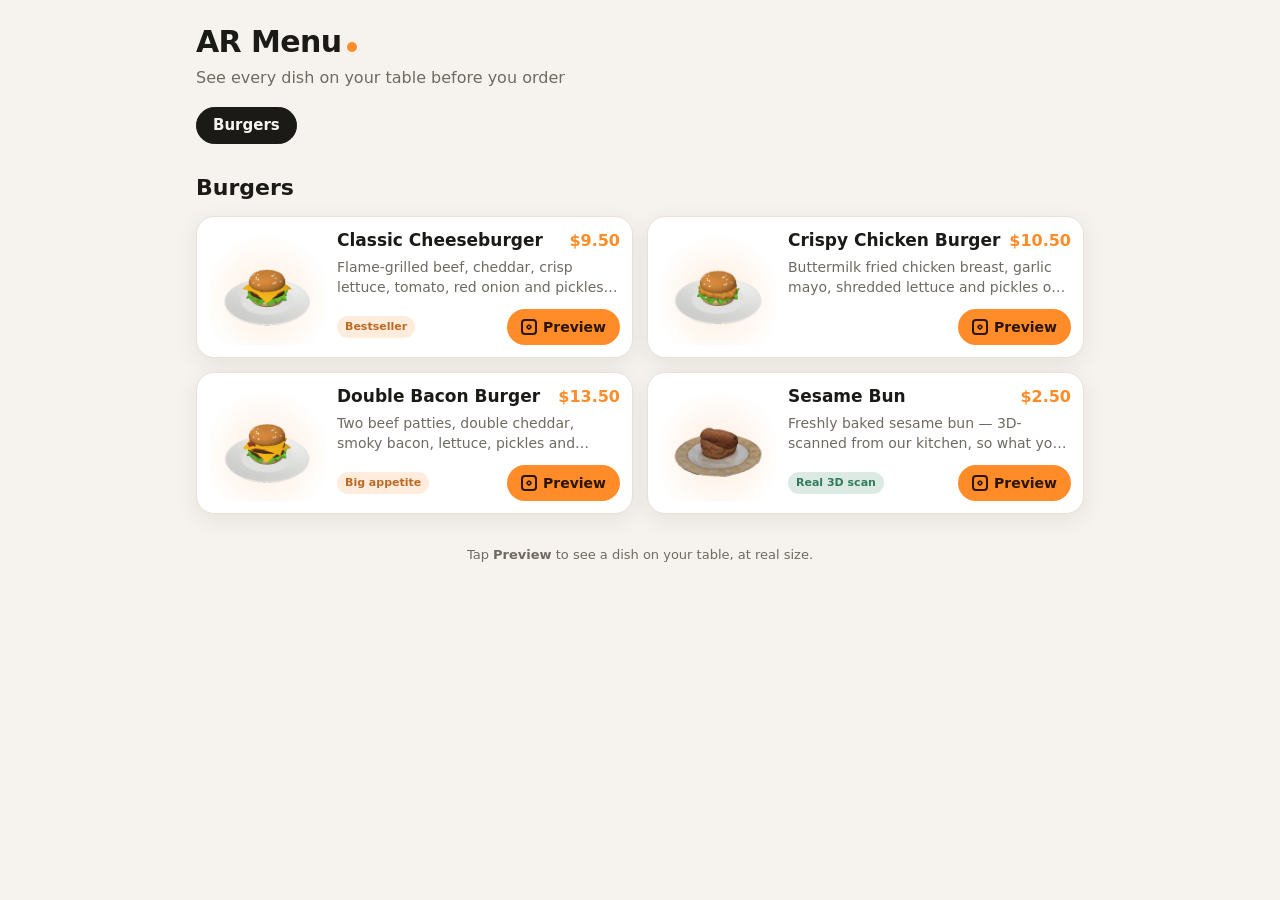
==== index.html @ 2174fd3f "AR burger menu website Menu with 3D previews and AR placement at real size using model-viewer: class" ====
<!doctype html>
<html lang="en">
<head>
  <meta charset="utf-8">
  <meta name="viewport" content="width=device-width, initial-scale=1, viewport-fit=cover">
  <meta name="theme-color" content="#121216">
  <title>AR Menu</title>
  <meta name="description" content="Browse the menu and see each dish on your table in augmented reality.">
  <link rel="stylesheet" href="css/style.css">
  <script type="module" src="vendor/model-viewer.min.js"></script>
  <script type="module" src="js/app.js"></script>
</head>
<body>
  <header class="top">
    <div class="brand">
      <h1 id="restaurant-name">AR Menu</h1>
      <p id="restaurant-tagline"></p>
    </div>
  </header>

  <nav class="tabs" id="tabs" aria-label="Menu categories"></nav>

  <main id="menu" class="menu"></main>

  <footer class="foot">Tap <strong>Preview</strong> to see a dish on your table, at real size.</footer>

  <!-- Dish preview: 3D view + "View on your table" (AR) -->
  <dialog id="preview" class="sheet" aria-labelledby="preview-name">
    <div class="sheet-inner">
      <button class="close" id="preview-close" aria-label="Close">✕</button>

      <model-viewer id="viewer"
        camera-controls
        touch-action="pan-y"
        auto-rotate
        auto-rotate-delay="1500"
        rotation-per-second="20deg"
        shadow-intensity="1"
        shadow-softness="0.8"
        exposure="1.05"
        environment-image="neutral"
        camera-orbit="0deg 65deg auto"
        ar
        ar-modes="webxr scene-viewer quick-look"
        ar-scale="fixed"
        ar-placement="floor"
        interaction-prompt="none"
        loading="eager"
        reveal="auto">
        <div class="progress" slot="progress-bar"><span></span></div>
        <button slot="ar-button" class="ar-button" id="ar-button">
          <span class="ar-icon" aria-hidden="true"></span> View on your table
        </button>
      </model-viewer>

      <!-- Shown instead of the 3D view when the browser can't do 3D (WebGL off) -->
      <img id="fallback-image" class="fallback-image" alt="" hidden>

      <div class="sheet-info">
        <div class="sheet-title">
          <h2 id="preview-name"></h2>
          <span class="price" id="preview-price"></span>
        </div>
        <p id="preview-desc"></p>
        <p class="meta" id="preview-size"></p>
        <p class="no-ar" id="no-ar" hidden>
          AR needs a phone camera: open this page on your phone (Android with Google Play Services for AR, or iPhone)
          and tap <strong>View on your table</strong>.
        </p>
        <p class="no-ar" id="no-3d" hidden>
          This browser can't show 3D (WebGL is turned off). Open the menu in Chrome or Safari on your phone to see the dish in 3D and AR.
        </p>
        <p class="ar-tip" id="ar-tip" hidden>
          Point your phone at the table and move it slowly until the dish appears. It's shown at real size.
        </p>
      </div>
    </div>
  </dialog>
</body>
</html>
---- css/style.css ----
:root {
  --bg: #f6f3ee;
  --surface: #ffffff;
  --ink: #1c1a17;
  --muted: #6f6a62;
  --line: #e7e1d7;
  --accent: #ff8c29;
  --accent-ink: #2a1500;
  --scan: #2f7d5b;
  --radius: 18px;
  --shadow: 0 6px 22px rgba(40, 28, 10, 0.08);
  color-scheme: light;
}

@media (prefers-color-scheme: dark) {
  :root {
    --bg: #121216;
    --surface: #1c1c22;
    --ink: #f4f1ec;
    --muted: #a39d94;
    --line: #2c2c34;
    --scan: #5cc392;
    --shadow: 0 6px 22px rgba(0, 0, 0, 0.35);
    color-scheme: dark;
  }
}

* { box-sizing: border-box; }

html { scroll-behavior: smooth; scroll-padding-top: 64px; }

body {
  margin: 0;
  background: var(--bg);
  color: var(--ink);
  font: 16px/1.45 system-ui, -apple-system, "Segoe UI", Roboto, sans-serif;
  -webkit-font-smoothing: antialiased;
}

/* ---------------------------------------------------------------- header + tabs */

.top {
  padding: calc(20px + env(safe-area-inset-top)) 16px 8px;
  max-width: 920px;
  margin: 0 auto;
}

.brand h1 {
  margin: 0;
  font-size: 30px;
  letter-spacing: -0.02em;
}

.brand h1::after {
  content: "";
  display: inline-block;
  width: 10px;
  height: 10px;
  margin-left: 6px;
  border-radius: 50%;
  background: var(--accent);
}

.brand p { margin: 2px 0 0; color: var(--muted); }

.tabs {
  position: sticky;
  top: 0;
  z-index: 5;
  display: flex;
  gap: 8px;
  padding: 10px 16px;
  max-width: 920px;
  margin: 0 auto;
  overflow-x: auto;
  background: color-mix(in srgb, var(--bg) 88%, transparent);
  backdrop-filter: blur(10px);
}

.tabs a {
  flex: none;
  padding: 7px 16px;
  border-radius: 999px;
  border: 1px solid var(--line);
  color: var(--ink);
  text-decoration: none;
  font-weight: 600;
  font-size: 15px;
}

.tabs a.active { background: var(--ink); color: var(--bg); border-color: var(--ink); }

/* ---------------------------------------------------------------- menu cards */

.menu { max-width: 920px; margin: 0 auto; padding: 4px 16px 24px; }

.category { font-size: 22px; margin: 14px 0 12px; }

.cards { display: grid; gap: 14px; grid-template-columns: 1fr; }

@media (min-width: 700px) {
  .cards { grid-template-columns: 1fr 1fr; }
}

.card {
  display: grid;
  grid-template-columns: 116px 1fr;
  gap: 12px;
  padding: 12px;
  background: var(--surface);
  border: 1px solid var(--line);
  border-radius: var(--radius);
  box-shadow: var(--shadow);
}

.card-image {
  display: grid;
  place-items: center;
  border-radius: 14px;
  background: radial-gradient(circle at 50% 60%, color-mix(in srgb, var(--accent) 16%, var(--surface)), var(--surface) 72%);
  cursor: pointer;
  aspect-ratio: 1;
}

.card-image img { width: 100%; height: 100%; object-fit: contain; }

.card-body { display: flex; flex-direction: column; min-width: 0; }

.card-head { display: flex; align-items: baseline; justify-content: space-between; gap: 8px; }

.card h3 { margin: 0; font-size: 17px; line-height: 1.25; }

.price { font-weight: 700; color: var(--accent); white-space: nowrap; }

.card p {
  margin: 4px 0 8px;
  color: var(--muted);
  font-size: 14px;
  display: -webkit-box;
  -webkit-line-clamp: 2;
  -webkit-box-orient: vertical;
  overflow: hidden;
}

.card-foot { margin-top: auto; display: flex; align-items: center; justify-content: space-between; gap: 8px; }

.tags { display: flex; flex-wrap: wrap; gap: 4px; min-width: 0; }

.tag {
  font-size: 11px;
  font-weight: 700;
  padding: 3px 8px;
  border-radius: 999px;
  background: color-mix(in srgb, var(--accent) 16%, transparent);
  color: color-mix(in srgb, var(--accent) 70%, var(--ink));
  white-space: nowrap;
}

.tag.scan { background: color-mix(in srgb, var(--scan) 16%, transparent); color: var(--scan); }

.preview-button, .ar-button {
  display: inline-flex;
  align-items: center;
  gap: 6px;
  border: 0;
  border-radius: 999px;
  background: var(--accent);
  color: var(--accent-ink);
  font: inherit;
  font-weight: 700;
  cursor: pointer;
}

.preview-button { padding: 8px 14px; font-size: 14px; flex: none; }

.preview-button:active, .ar-button:active { transform: scale(0.97); }

/* "cube in a frame" AR icon, drawn with CSS so no image is needed */
.ar-icon {
  width: 16px;
  height: 16px;
  border: 2px solid currentColor;
  border-radius: 4px;
  position: relative;
  flex: none;
}

.ar-icon::after {
  content: "";
  position: absolute;
  inset: 3px;
  border: 2px solid currentColor;
  border-radius: 2px;
  transform: rotate(45deg) scale(0.8);
}

.foot { text-align: center; color: var(--muted); font-size: 13px; padding: 8px 16px calc(24px + env(safe-area-inset-bottom)); }

/* ---------------------------------------------------------------- preview sheet */

.sheet {
  width: 100%;
  max-width: 640px;
  height: 100%;
  max-height: 100%;
  margin: 0 auto;
  padding: 0;
  border: 0;
  background: transparent;
}

.sheet::backdrop { background: rgba(0, 0, 0, 0.55); }

@media (min-width: 700px) {
  .sheet { height: auto; max-height: 92vh; margin-top: 4vh; }
}

.sheet-inner {
  position: relative;
  display: flex;
  flex-direction: column;
  height: 100%;
  background: var(--surface);
  color: var(--ink);
  border-radius: 0;
  overflow: hidden;
}

@media (min-width: 700px) {
  .sheet-inner { border-radius: 24px; }
}

.close {
  position: absolute;
  z-index: 2;
  top: calc(12px + env(safe-area-inset-top));
  right: 12px;
  width: 40px;
  height: 40px;
  border-radius: 50%;
  border: 0;
  background: rgba(0, 0, 0, 0.55);
  color: #fff;
  font-size: 18px;
  cursor: pointer;
}

model-viewer {
  width: 100%;
  flex: 1 1 auto;
  min-height: 52vh;
  background: radial-gradient(circle at 50% 55%, color-mix(in srgb, var(--accent) 12%, var(--surface)), var(--surface) 70%);
  --poster-color: transparent;
}

@media (min-width: 700px) {
  model-viewer { height: 56vh; flex: none; }
}

model-viewer[hidden] { display: none; }

.fallback-image {
  display: block;
  width: 100%;
  height: 46vh;
  object-fit: contain;
  padding: 24px;
  background: radial-gradient(circle at 50% 55%, color-mix(in srgb, var(--accent) 12%, var(--surface)), var(--surface) 70%);
}

.fallback-image[hidden] { display: none; }

.ar-button {
  position: absolute;
  left: 50%;
  bottom: 18px;
  transform: translateX(-50%);
  padding: 14px 22px;
  font-size: 16px;
  box-shadow: 0 8px 24px rgba(255, 140, 41, 0.35);
}

.ar-button:active { transform: translateX(-50%) scale(0.97); }

.progress {
  position: absolute;
  left: 0;
  right: 0;
  top: 0;
  height: 3px;
}

.progress span { display: block; height: 100%; width: 0; background: var(--accent); transition: width 0.2s; }

.sheet-info { padding: 16px 18px calc(18px + env(safe-area-inset-bottom)); }

.sheet-title { display: flex; justify-content: space-between; align-items: baseline; gap: 12px; }

.sheet-title h2 { margin: 0; font-size: 22px; }

.sheet-title .price { font-size: 20px; }

.sheet-info p { margin: 6px 0 0; color: var(--muted); }

.sheet-info .meta { font-size: 14px; }

.no-ar, .ar-tip {
  margin-top: 12px !important;
  padding: 10px 12px;
  border-radius: 12px;
  font-size: 14px;
  background: color-mix(in srgb, var(--accent) 12%, transparent);
  color: var(--ink) !important;
}
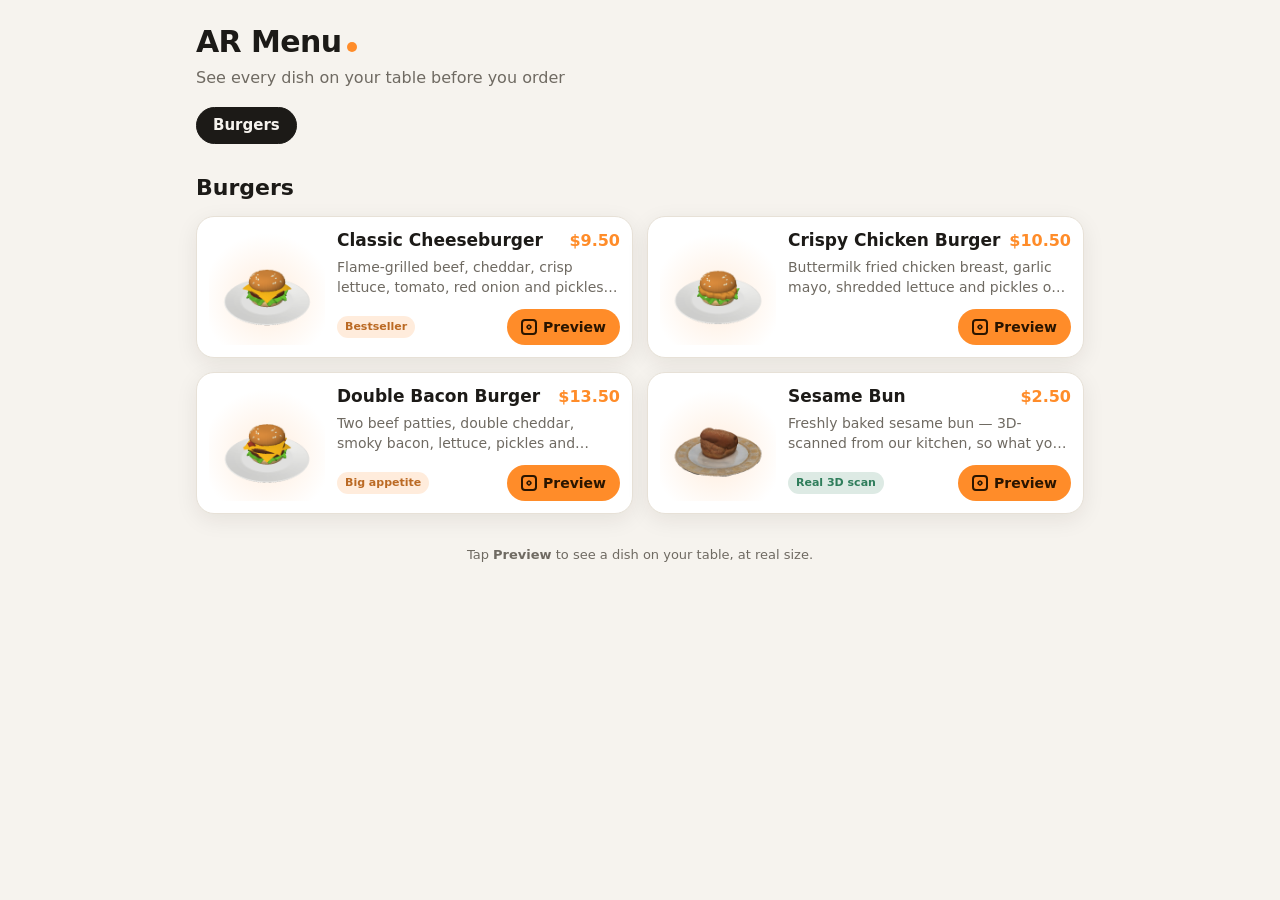
==== commit ed572e6d: "Camera view for phones without native AR, and admin page - Phones without Google's AR service get a " ====
--- a/index.html
+++ b/index.html
@@ -7,6 +7,9 @@
   <title>AR Menu</title>
   <meta name="description" content="Browse the menu and see each dish on your table in augmented reality.">
   <link rel="stylesheet" href="css/style.css">
+  <script type="importmap">
+    { "imports": { "three": "./vendor/three/three.module.min.js", "three/addons/": "./vendor/three/addons/" } }
+  </script>
   <script type="module" src="vendor/model-viewer.min.js"></script>
   <script type="module" src="js/app.js"></script>
 </head>
@@ -41,7 +44,7 @@
         environment-image="neutral"
         camera-orbit="0deg 65deg auto"
         ar
-        ar-modes="webxr scene-viewer quick-look"
+        ar-modes="webxr quick-look"
         ar-scale="fixed"
         ar-placement="floor"
         interaction-prompt="none"
@@ -52,6 +55,10 @@
           <span class="ar-icon" aria-hidden="true"></span> View on your table
         </button>
       </model-viewer>
+      <!-- Phones without native AR: open the camera view instead -->
+      <button class="ar-button" id="camera-button" type="button" hidden>
+        <span class="ar-icon" aria-hidden="true"></span> View on your table
+      </button>
 
       <!-- Shown instead of the 3D view when the browser can't do 3D (WebGL off) -->
       <img id="fallback-image" class="fallback-image" alt="" hidden>
@@ -64,8 +71,7 @@
         <p id="preview-desc"></p>
         <p class="meta" id="preview-size"></p>
         <p class="no-ar" id="no-ar" hidden>
-          AR needs a phone camera: open this page on your phone (Android with Google Play Services for AR, or iPhone)
-          and tap <strong>View on your table</strong>.
+          To see the dish on your table, open this page on your phone and tap <strong>View on your table</strong>.
         </p>
         <p class="no-ar" id="no-3d" hidden>
           This browser can't show 3D (WebGL is turned off). Open the menu in Chrome or Safari on your phone to see the dish in 3D and AR.
--- a/css/style.css
+++ b/css/style.css
@@ -27,6 +27,8 @@
 
 * { box-sizing: border-box; }
 
+[hidden] { display: none !important; }
+
 html { scroll-behavior: smooth; scroll-padding-top: 64px; }
 
 body {
@@ -312,3 +314,104 @@
   background: color-mix(in srgb, var(--accent) 12%, transparent);
   color: var(--ink) !important;
 }
+
+/* ---------------------------------------------------------------- camera view (phones without native AR) */
+
+#camera-button[hidden] { display: none; }
+
+html.camera-open, html.camera-open body { overflow: hidden; }
+
+.camera-view {
+  position: fixed;
+  inset: 0;
+  z-index: 1000;
+  background: #000;
+  color: #fff;
+}
+
+.camera-view video,
+.camera-view canvas {
+  position: absolute;
+  inset: 0;
+  width: 100%;
+  height: 100%;
+}
+
+.camera-view video { object-fit: cover; }
+
+.camera-view canvas { touch-action: none; }
+
+.cv-top {
+  position: absolute;
+  top: 0;
+  left: 0;
+  right: 0;
+  display: flex;
+  align-items: center;
+  justify-content: space-between;
+  gap: 12px;
+  padding: calc(12px + env(safe-area-inset-top)) 16px 24px;
+  background: linear-gradient(rgba(0, 0, 0, 0.55), transparent);
+  pointer-events: none;
+}
+
+.cv-top div { display: flex; flex-direction: column; }
+.cv-top strong { font-size: 18px; }
+.cv-top span { font-size: 13px; opacity: 0.8; }
+
+.cv-close {
+  pointer-events: auto;
+  width: 42px;
+  height: 42px;
+  border: 0;
+  border-radius: 50%;
+  background: rgba(0, 0, 0, 0.55);
+  color: #fff;
+  font-size: 18px;
+  cursor: pointer;
+}
+
+.cv-bottom {
+  position: absolute;
+  left: 0;
+  right: 0;
+  bottom: 0;
+  display: flex;
+  flex-direction: column;
+  align-items: center;
+  gap: 12px;
+  padding: 32px 16px calc(18px + env(safe-area-inset-bottom));
+  background: linear-gradient(transparent, rgba(0, 0, 0, 0.6));
+  pointer-events: none;
+}
+
+.cv-status {
+  margin: 0;
+  max-width: 34ch;
+  text-align: center;
+  font-size: 14px;
+  text-shadow: 0 1px 3px rgba(0, 0, 0, 0.6);
+}
+
+.cv-status.cv-error {
+  padding: 12px 14px;
+  border-radius: 12px;
+  background: rgba(0, 0, 0, 0.7);
+  font-size: 15px;
+}
+
+.cv-actions { display: flex; gap: 10px; pointer-events: auto; }
+.cv-actions[hidden] { display: none; }
+
+.cv-btn {
+  border: 0;
+  border-radius: 999px;
+  padding: 11px 18px;
+  font: inherit;
+  font-weight: 700;
+  cursor: pointer;
+  background: rgba(255, 255, 255, 0.9);
+  color: #1c1a17;
+}
+
+.cv-place { background: var(--accent); color: var(--accent-ink); }
